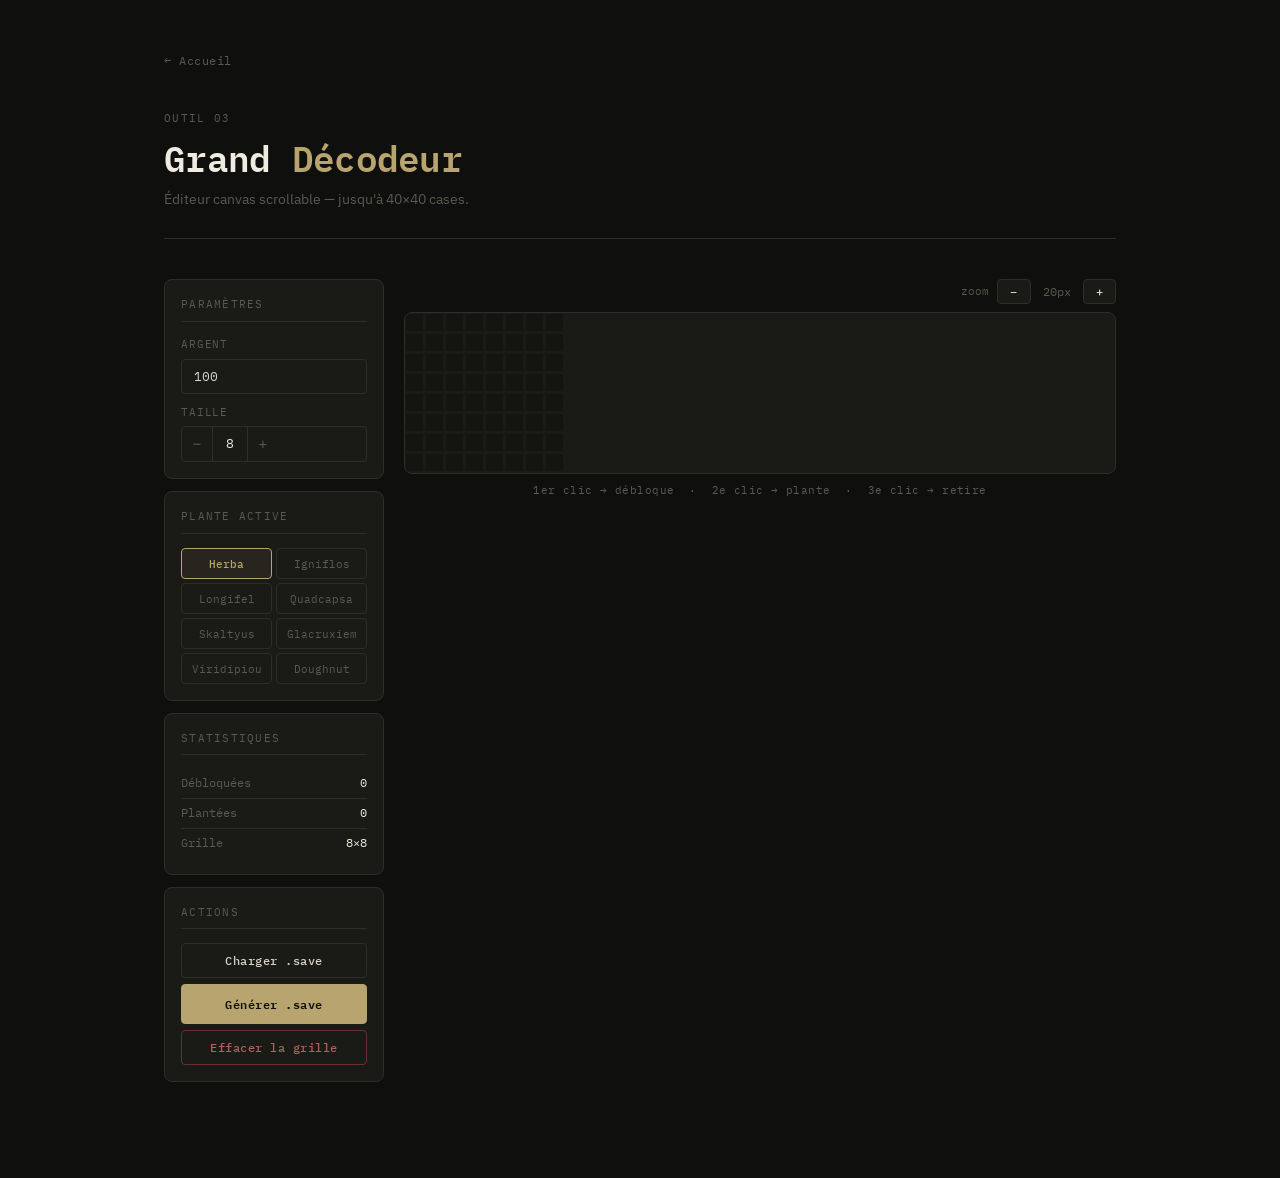
==== big.html @ 01d66859 "Update stylesheet link to use css/style.css" ====
<!DOCTYPE html>
<html lang="fr">
<head>
  <meta charset="UTF-8">
  <meta name="viewport" content="width=device-width, initial-scale=1.0">
  <title>Grand Décodeur — Harvest Grid</title>
  <link rel="stylesheet" href="css/style.css">
</head>
<body>

<div class="page">

  <a class="nav-back" href="index.html">Accueil</a>

  <div class="header">
    <div class="header__label">outil 03</div>
    <h1 class="header__title">Grand <span>Décodeur</span></h1>
    <p class="header__desc">Éditeur canvas scrollable — jusqu'à 40×40 cases.</p>
  </div>

  <div class="layout">

    <!-- Sidebar -->
    <aside class="sidebar">

      <div class="panel">
        <div class="panel__title">Paramètres</div>
        <div class="field">
          <label class="field__label">Argent</label>
          <input type="number" id="money" value="100" min="0">
        </div>
        <div class="field" style="margin-top:10px">
          <label class="field__label">Taille</label>
          <div class="stepper">
            <button class="stepper__btn" onclick="changeSize(-1)">−</button>
            <span class="stepper__val" id="sizeVal">8</span>
            <button class="stepper__btn" onclick="changeSize(1)">+</button>
          </div>
        </div>
      </div>

      <div class="panel">
        <div class="panel__title">Plante active</div>
        <div class="plant-grid" id="plantGrid"></div>
      </div>

      <div class="panel">
        <div class="panel__title">Statistiques</div>
        <table class="stats-table">
          <tr><td>Débloquées</td><td id="statUnlocked">0</td></tr>
          <tr><td>Plantées</td><td id="statPlants">0</td></tr>
          <tr><td>Grille</td><td id="statSize">8×8</td></tr>
        </table>
      </div>

      <div class="panel">
        <div class="panel__title">Actions</div>
        <button class="btn btn--full" onclick="loadSave()" style="margin-bottom:6px">Charger .save</button>
        <button class="btn btn--primary btn--full" onclick="generateSave()" style="margin-bottom:6px">Générer .save</button>
        <button class="btn btn--red btn--full" onclick="clearGrid()">Effacer la grille</button>
      </div>

    </aside>

    <!-- Canvas area -->
    <div class="main-area">
      <div class="zoom-bar">
        <span style="font-family:var(--font-mono);font-size:0.72rem;color:var(--muted)">zoom</span>
        <button class="btn" style="padding:4px 12px" onclick="zoom(-1)">−</button>
        <span class="zoom-label" id="zoomLabel">20px</span>
        <button class="btn" style="padding:4px 12px" onclick="zoom(1)">+</button>
      </div>
      <div class="canvas-wrap" id="canvasWrap">
        <canvas id="gardenCanvas"></canvas>
      </div>
      <p class="hint">1er clic → débloque &nbsp;·&nbsp; 2e clic → plante &nbsp;·&nbsp; 3e clic → retire</p>
    </div>

  </div>
</div>

<div class="toast" id="toast"></div>

<script>
const PLANTS = ["Herba","Igniflos","Longifel","Quadcapsa","Skaltyus","Glacruxiem","Viridipiou","Doughnut"];
const COLORS = {
  Herba:'#4a7a38',Igniflos:'#9a3018',Longifel:'#7040a0',
  Quadcapsa:'#1860a0',Skaltyus:'#a07818',Glacruxiem:'#308098',
  Viridipiou:'#388050',Doughnut:'#a06020'
};
const MAX_SIZE = 40;
let gridSize = 8;
let cells = [];
let selectedPlant = PLANTS[0];
let cellSize = 20;

// Build plant buttons
const pg = document.getElementById('plantGrid');
PLANTS.forEach(p => {
  const btn = document.createElement('button');
  btn.className = 'plant-btn' + (p === selectedPlant ? ' plant-btn--active' : '');
  btn.textContent = p;
  btn.onclick = () => {
    selectedPlant = p;
    pg.querySelectorAll('.plant-btn').forEach(b => b.classList.remove('plant-btn--active'));
    btn.classList.add('plant-btn--active');
  };
  pg.appendChild(btn);
});

function changeSize(delta) {
  const next = Math.max(1, Math.min(MAX_SIZE, gridSize + delta));
  if (next === gridSize) return;
  const old = cells;
  gridSize = next;
  document.getElementById('sizeVal').textContent = next;
  cells = Array.from({ length: next }, (_, y) =>
    Array.from({ length: next }, (_, x) => old[y]?.[x] || { unlocked: false, plant: null })
  );
  resizeCanvas(); draw(); updateStats();
}

function initGrid(existing) {
  cells = Array.from({ length: gridSize }, (_, y) =>
    Array.from({ length: gridSize }, (_, x) => existing?.[y]?.[x] || { unlocked: false, plant: null })
  );
  resizeCanvas(); draw(); updateStats();
}

function resizeCanvas() {
  const c = document.getElementById('gardenCanvas');
  c.width  = gridSize * cellSize;
  c.height = gridSize * cellSize;
}

function zoom(delta) {
  const steps = [8, 12, 16, 20, 24, 28, 34, 40];
  let i = steps.indexOf(cellSize);
  if (i < 0) i = 3;
  cellSize = steps[Math.max(0, Math.min(steps.length - 1, i + delta))];
  document.getElementById('zoomLabel').textContent = cellSize + 'px';
  resizeCanvas(); draw();
}

function draw() {
  const canvas = document.getElementById('gardenCanvas');
  const ctx = canvas.getContext('2d');
  ctx.clearRect(0, 0, canvas.width, canvas.height);

  for (let y = 0; y < gridSize; y++) {
    for (let x = 0; x < gridSize; x++) {
      const c  = cells[y][x];
      const px = x * cellSize;
      const py = y * cellSize;
      const sz = cellSize - 1;

      // Fill
      if (c.plant)        ctx.fillStyle = COLORS[c.plant] || '#3a6030';
      else if (c.unlocked) ctx.fillStyle = '#1e1e14';
      else                 ctx.fillStyle = '#141410';
      ctx.fillRect(px, py, sz, sz);

      // Border
      ctx.strokeStyle = c.plant ? 'rgba(255,255,255,0.15)'
                      : c.unlocked ? 'rgba(184,164,110,0.2)'
                      : 'rgba(255,255,255,0.05)';
      ctx.lineWidth = 0.5;
      ctx.strokeRect(px + 0.5, py + 0.5, sz - 1, sz - 1);

      // Label
      if (cellSize >= 16) {
        if (c.plant) {
          ctx.fillStyle = 'rgba(255,255,255,0.75)';
          ctx.font = `500 ${Math.round(cellSize * 0.36)}px 'IBM Plex Mono', monospace`;
          ctx.textAlign = 'center';
          ctx.textBaseline = 'middle';
          ctx.fillText(c.plant.slice(0, 3), px + sz / 2, py + sz / 2);
        } else if (c.unlocked) {
          ctx.fillStyle = 'rgba(184,164,110,0.3)';
          ctx.font = `${Math.round(cellSize * 0.4)}px serif`;
          ctx.textAlign = 'center';
          ctx.textBaseline = 'middle';
          ctx.fillText('·', px + sz / 2, py + sz / 2);
        }
      }
    }
  }
}

document.getElementById('gardenCanvas').addEventListener('click', function(e) {
  const wrap = document.getElementById('canvasWrap');
  const rect  = this.getBoundingClientRect();
  const cx = Math.floor((e.clientX - rect.left  + wrap.scrollLeft) / cellSize);
  const cy = Math.floor((e.clientY - rect.top   + wrap.scrollTop)  / cellSize);
  if (cx < 0 || cy < 0 || cx >= gridSize || cy >= gridSize) return;
  const c = cells[cy][cx];
  if (!c.unlocked)   c.unlocked = true;
  else if (!c.plant) c.plant = selectedPlant;
  else               c.plant = null;
  draw(); updateStats();
});

function updateStats() {
  let unlocked = 0, planted = 0;
  cells.flat().forEach(c => { if (c.unlocked) unlocked++; if (c.plant) planted++; });
  document.getElementById('statUnlocked').textContent = unlocked;
  document.getElementById('statPlants').textContent   = planted;
  document.getElementById('statSize').textContent     = gridSize + '×' + gridSize;
}

function clearGrid() { initGrid(); toast('Grille effacée', 'ok'); }

async function loadPako() {
  if (window.pako) return;
  await new Promise((res, rej) => {
    const s = document.createElement('script');
    s.src = 'https://cdnjs.cloudflare.com/ajax/libs/pako/2.1.0/pako.min.js';
    s.onload = res; s.onerror = rej;
    document.head.appendChild(s);
  });
}

async function loadSave() {
  await loadPako();
  const input = Object.assign(document.createElement('input'), { type: 'file' });
  input.onchange = e => {
    const file = e.target.files[0];
    if (!file) return;
    const reader = new FileReader();
    reader.onload = ev => {
      try {
        const bytes = Uint8Array.from(atob(ev.target.result.trim()), c => c.charCodeAt(0));
        applySave(JSON.parse(pako.inflate(bytes, { to: 'string' })));
        toast('Sauvegarde chargée', 'ok');
      } catch(e) { toast('Erreur : ' + e.message, 'err'); }
    };
    reader.readAsText(file);
  };
  input.click();
}

function applySave(data) {
  let mx = 0, my = 0;
  (data.unlocked || []).forEach(u => { mx = Math.max(mx, u.x); my = Math.max(my, u.y); });
  (data.plants   || []).forEach(p => { mx = Math.max(mx, p.x); my = Math.max(my, p.y); });
  gridSize = Math.min(MAX_SIZE, Math.max(8, mx + 1, my + 1));
  document.getElementById('sizeVal').textContent = gridSize;
  if (data.money != null) document.getElementById('money').value = data.money;

  cells = Array.from({ length: gridSize }, () =>
    Array.from({ length: gridSize }, () => ({ unlocked: false, plant: null }))
  );
  (data.unlocked || []).forEach(u => { if (u.y < gridSize && u.x < gridSize) cells[u.y][u.x].unlocked = true; });
  (data.plants   || []).forEach(p => { if (p.y < gridSize && p.x < gridSize) { cells[p.y][p.x].unlocked = true; cells[p.y][p.x].plant = p.type; } });
  resizeCanvas(); draw(); updateStats();
}

async function generateSave() {
  await loadPako();
  const garden = {
    money: parseInt(document.getElementById('money').value) || 0,
    unlocked: [], plants: [],
    unlockedPlants: PLANTS.length
  };
  cells.forEach((row, y) => row.forEach((c, x) => {
    if (c.unlocked) garden.unlocked.push({ x, y });
    if (c.plant)    garden.plants.push({ x, y, type: c.plant, currentStep: 0, ticks: 0, harvestable: false });
  }));
  const encoded = btoa(String.fromCharCode(...pako.deflate(JSON.stringify(garden))));
  const a = Object.assign(document.createElement('a'), {
    href: URL.createObjectURL(new Blob([encoded], { type: 'text/plain' })),
    download: 'garden.save'
  });
  a.click();
  toast('Sauvegarde téléchargée', 'ok');
}

function toast(msg, type) {
  const t = document.getElementById('toast');
  t.textContent = msg;
  t.className = 'toast toast--show' + (type ? ' toast--' + type : '');
  clearTimeout(t._timer);
  t._timer = setTimeout(() => t.classList.remove('toast--show'), 3000);
}

initGrid();
</script>
</body>
</html>
---- css/style.css ----
@import url('https://fonts.googleapis.com/css2?family=IBM+Plex+Mono:ital,wght@0,400;0,500;0,600;1,400&family=IBM+Plex+Sans:wght@300;400;500&display=swap');

*, *::before, *::after {
  box-sizing: border-box;
  margin: 0;
  padding: 0;
}

:root {
  --bg:       #0f0f0d;
  --surface:  #1a1a16;
  --border:   #2e2e28;
  --muted:    #5a5a50;
  --text:     #d8d4c8;
  --heading:  #f0ebe0;
  --accent:   #b8a46e;
  --green:    #7aab6a;
  --red:      #b06060;

  --font-mono: 'IBM Plex Mono', 'Courier New', monospace;
  --font-body: 'IBM Plex Sans', system-ui, sans-serif;

  --radius: 4px;
  --radius-lg: 8px;
  --gap: 16px;
}

html {
  font-size: 15px;
}

body {
  background: var(--bg);
  color: var(--text);
  font-family: var(--font-body);
  font-weight: 400;
  line-height: 1.6;
  min-height: 100vh;
  -webkit-font-smoothing: antialiased;
}

a {
  color: var(--accent);
  text-decoration: none;
}

a:hover {
  text-decoration: underline;
}

.page {
  max-width: 1000px;
  margin: 0 auto;
  padding: 48px 24px 96px;
}

.page--narrow {
  max-width: 720px;
}

.nav-back {
  display: inline-flex;
  align-items: center;
  gap: 8px;
  font-family: var(--font-mono);
  font-size: 0.8rem;
  color: var(--muted);
  margin-bottom: 40px;
  transition: color 0.15s;
  letter-spacing: 0.04em;
}

.nav-back:hover {
  color: var(--text);
  text-decoration: none;
}

.nav-back::before {
  content: '←';
}

.header {
  margin-bottom: 40px;
  border-bottom: 1px solid var(--border);
  padding-bottom: 28px;
}

.header__label {
  font-family: var(--font-mono);
  font-size: 0.72rem;
  color: var(--muted);
  letter-spacing: 0.12em;
  text-transform: uppercase;
  margin-bottom: 10px;
}

.header__title {
  font-family: var(--font-mono);
  font-size: clamp(1.6rem, 4vw, 2.4rem);
  font-weight: 600;
  color: var(--heading);
  line-height: 1.15;
  letter-spacing: -0.02em;
}

.header__title span {
  color: var(--accent);
}

.header__desc {
  margin-top: 10px;
  font-size: 0.9rem;
  color: var(--muted);
  max-width: 520px;
}

.btn {
  display: inline-flex;
  align-items: center;
  gap: 7px;
  font-family: var(--font-mono);
  font-size: 0.8rem;
  font-weight: 500;
  letter-spacing: 0.04em;
  padding: 9px 18px;
  border-radius: var(--radius);
  border: 1px solid var(--border);
  background: var(--surface);
  color: var(--text);
  cursor: pointer;
  transition: border-color 0.15s, background 0.15s, color 0.15s;
  white-space: nowrap;
  text-decoration: none;
}

.btn:hover {
  border-color: var(--muted);
  background: #222220;
  color: var(--heading);
  text-decoration: none;
}

.btn:disabled {
  opacity: 0.35;
  cursor: not-allowed;
}

.btn--primary {
  background: var(--accent);
  border-color: var(--accent);
  color: var(--bg);
  font-weight: 600;
}

.btn--primary:hover:not(:disabled) {
  background: #c8b47e;
  border-color: #c8b47e;
  color: var(--bg);
}

.btn--green {
  border-color: #4a7a3a;
  color: var(--green);
}

.btn--green:hover {
  background: rgba(122,171,106,0.1);
  border-color: var(--green);
  color: var(--green);
}

.btn--red {
  border-color: #6a3030;
  color: var(--red);
}

.btn--red:hover {
  background: rgba(176,96,96,0.1);
  border-color: var(--red);
  color: var(--red);
}

.btn--full {
  width: 100%;
  justify-content: center;
}

.field {
  display: flex;
  flex-direction: column;
  gap: 5px;
}

.field__label {
  font-family: var(--font-mono);
  font-size: 0.72rem;
  color: var(--muted);
  letter-spacing: 0.08em;
  text-transform: uppercase;
}

input[type="number"],
input[type="text"],
select,
textarea {
  font-family: var(--font-mono);
  font-size: 0.85rem;
  background: var(--surface);
  border: 1px solid var(--border);
  border-radius: var(--radius);
  color: var(--text);
  padding: 8px 12px;
  outline: none;
  transition: border-color 0.15s;
  width: 100%;
}

input[type="number"]:focus,
input[type="text"]:focus,
select:focus,
textarea:focus {
  border-color: var(--accent);
}

select option {
  background: var(--surface);
}

textarea {
  resize: vertical;
  min-height: 220px;
  line-height: 1.5;
}


input[type="number"].input--narrow {
  width: 80px;
}

.controls {
  display: flex;
  flex-wrap: wrap;
  align-items: flex-end;
  gap: 12px;
  padding: 14px 16px;
  background: var(--surface);
  border: 1px solid var(--border);
  border-radius: var(--radius-lg);
  margin-bottom: 20px;
}

.stepper {
  display: flex;
  align-items: center;
  gap: 0;
  border: 1px solid var(--border);
  border-radius: var(--radius);
  overflow: hidden;
}

.stepper__btn {
  width: 30px;
  height: 34px;
  border: none;
  background: var(--surface);
  color: var(--muted);
  font-size: 1rem;
  cursor: pointer;
  transition: background 0.15s, color 0.15s;
  display: flex;
  align-items: center;
  justify-content: center;
}

.stepper__btn:hover {
  background: #242420;
  color: var(--text);
}

.stepper__val {
  min-width: 36px;
  text-align: center;
  font-family: var(--font-mono);
  font-size: 0.85rem;
  color: var(--heading);
  padding: 0 4px;
  background: var(--surface);
  height: 34px;
  display: flex;
  align-items: center;
  justify-content: center;
  border-left: 1px solid var(--border);
  border-right: 1px solid var(--border);
}

.panel {
  background: var(--surface);
  border: 1px solid var(--border);
  border-radius: var(--radius-lg);
  padding: 16px;
}

.panel__title {
  font-family: var(--font-mono);
  font-size: 0.7rem;
  color: var(--muted);
  letter-spacing: 0.12em;
  text-transform: uppercase;
  margin-bottom: 14px;
  padding-bottom: 8px;
  border-bottom: 1px solid var(--border);
}

.drop-zone {
  position: relative;
  border: 1px dashed var(--border);
  border-radius: var(--radius-lg);
  padding: 48px 24px;
  text-align: center;
  cursor: pointer;
  transition: border-color 0.2s, background 0.2s;
  background: var(--surface);
}

.drop-zone:hover,
.drop-zone--active {
  border-color: var(--accent);
  background: rgba(184,164,110,0.04);
}

.drop-zone input[type="file"] {
  position: absolute;
  inset: 0;
  opacity: 0;
  cursor: pointer;
  width: 100%;
  height: 100%;
}

.drop-zone__icon {
  font-size: 1.8rem;
  margin-bottom: 10px;
  opacity: 0.5;
}

.drop-zone__title {
  font-family: var(--font-mono);
  font-size: 0.9rem;
  color: var(--heading);
  margin-bottom: 4px;
}

.drop-zone__sub {
  font-size: 0.82rem;
  color: var(--muted);
}

.drop-zone__file {
  display: inline-block;
  margin-top: 12px;
  font-family: var(--font-mono);
  font-size: 0.78rem;
  color: var(--accent);
  background: rgba(184,164,110,0.08);
  border: 1px solid rgba(184,164,110,0.2);
  border-radius: var(--radius);
  padding: 3px 10px;
}


.output {
  margin-top: 24px;
}

.output__header {
  display: flex;
  align-items: center;
  justify-content: space-between;
  margin-bottom: 8px;
}

.output__label {
  font-family: var(--font-mono);
  font-size: 0.7rem;
  color: var(--muted);
  letter-spacing: 0.12em;
  text-transform: uppercase;
}

.output__actions {
  display: flex;
  gap: 6px;
}

.mode-toggle {
  display: inline-flex;
  border: 1px solid var(--border);
  border-radius: var(--radius);
  overflow: hidden;
  margin-bottom: 24px;
}

.mode-btn {
  padding: 9px 20px;
  font-family: var(--font-mono);
  font-size: 0.8rem;
  letter-spacing: 0.04em;
  background: transparent;
  border: none;
  color: var(--muted);
  cursor: pointer;
  transition: background 0.15s, color 0.15s;
  border-right: 1px solid var(--border);
}

.mode-btn:last-child {
  border-right: none;
}

.mode-btn:hover {
  color: var(--text);
  background: rgba(255,255,255,0.03);
}

.mode-btn--active {
  background: var(--accent);
  color: var(--bg);
  font-weight: 600;
}

.mode-btn--active:hover {
  background: #c8b47e;
  color: var(--bg);
}


.card-grid {
  display: grid;
  grid-template-columns: repeat(auto-fit, minmax(240px, 1fr));
  gap: 1px;
  border: 1px solid var(--border);
  border-radius: var(--radius-lg);
  overflow: hidden;
  margin-top: 40px;
}

.card {
  background: var(--surface);
  padding: 28px 24px;
  display: flex;
  flex-direction: column;
  gap: 8px;
  text-decoration: none;
  border-right: 1px solid var(--border);
  transition: background 0.15s;
  position: relative;
}

.card:last-child {
  border-right: none;
}

.card:hover {
  background: #1f1f1a;
  text-decoration: none;
}

.card:hover .card__arrow {
  transform: translateX(3px);
}

.card__num {
  font-family: var(--font-mono);
  font-size: 0.7rem;
  color: var(--muted);
  letter-spacing: 0.1em;
  margin-bottom: 4px;
}

.card__title {
  font-family: var(--font-mono);
  font-size: 1.05rem;
  font-weight: 600;
  color: var(--heading);
  line-height: 1.2;
}

.card__subtitle {
  font-size: 0.78rem;
  color: var(--accent);
  font-family: var(--font-mono);
  letter-spacing: 0.06em;
}

.card__desc {
  margin-top: 6px;
  font-size: 0.85rem;
  color: var(--muted);
  line-height: 1.55;
  flex: 1;
}

.card__footer {
  display: flex;
  align-items: center;
  justify-content: space-between;
  margin-top: 16px;
  padding-top: 12px;
  border-top: 1px solid var(--border);
}

.card__tag {
  font-family: var(--font-mono);
  font-size: 0.7rem;
  color: var(--muted);
  letter-spacing: 0.08em;
}

.card__arrow {
  font-family: var(--font-mono);
  font-size: 0.85rem;
  color: var(--muted);
  transition: transform 0.2s;
}


.layout {
  display: flex;
  gap: 20px;
  align-items: flex-start;
}

.sidebar {
  flex: 0 0 220px;
  display: flex;
  flex-direction: column;
  gap: 12px;
}

.main-area {
  flex: 1;
  min-width: 0;
}

.stats-table {
  width: 100%;
  border-collapse: collapse;
  font-family: var(--font-mono);
  font-size: 0.78rem;
}

.stats-table td {
  padding: 5px 0;
  border-bottom: 1px solid var(--border);
}

.stats-table tr:last-child td {
  border-bottom: none;
}

.stats-table td:first-child {
  color: var(--muted);
}

.stats-table td:last-child {
  text-align: right;
  color: var(--heading);
}


.plant-grid {
  display: grid;
  grid-template-columns: 1fr 1fr;
  gap: 4px;
}

.plant-btn {
  padding: 7px 8px;
  border: 1px solid var(--border);
  border-radius: var(--radius);
  background: transparent;
  color: var(--muted);
  font-family: var(--font-mono);
  font-size: 0.75rem;
  cursor: pointer;
  text-align: center;
  transition: background 0.12s, border-color 0.12s, color 0.12s;
  white-space: nowrap;
  overflow: hidden;
  text-overflow: ellipsis;
}

.plant-btn:hover {
  border-color: var(--muted);
  color: var(--text);
  background: rgba(255,255,255,0.03);
}

.plant-btn--active {
  border-color: var(--accent);
  color: var(--accent);
  background: rgba(184,164,110,0.08);
  font-weight: 500;
}


.canvas-wrap {
  border: 1px solid var(--border);
  border-radius: var(--radius-lg);
  overflow: auto;
  max-height: 580px;
  background: var(--surface);
}

canvas {
  display: block;
  cursor: crosshair;
  image-rendering: pixelated;
}

.zoom-bar {
  display: flex;
  align-items: center;
  gap: 8px;
  margin-bottom: 8px;
  justify-content: flex-end;
}

.zoom-label {
  font-family: var(--font-mono);
  font-size: 0.78rem;
  color: var(--muted);
  min-width: 36px;
  text-align: center;
}


.grid-wrap {
  border: 1px solid var(--border);
  border-radius: var(--radius-lg);
  overflow: auto;
  max-height: 560px;
  background: var(--surface);
  padding: 10px;
}

.grid {
  display: inline-grid;
  gap: 2px;
}

.cell {
  width: 44px;
  height: 44px;
  border-radius: var(--radius);
  border: 1px solid var(--border);
  cursor: pointer;
  display: flex;
  align-items: center;
  justify-content: center;
  font-family: var(--font-mono);
  font-size: 0.62rem;
  font-weight: 500;
  background: #141410;
  color: var(--muted);
  transition: background 0.12s, border-color 0.12s;
  user-select: none;
}

.cell:hover {
  border-color: var(--muted);
}

.cell--unlocked {
  background: #1e1e14;
  border-color: rgba(184,164,110,0.25);
  color: rgba(184,164,110,0.4);
}

.cell--planted {
  background: #141e10;
  border-color: rgba(122,171,106,0.35);
  color: var(--green);
}


.legend {
  display: flex;
  gap: 18px;
  flex-wrap: wrap;
  margin-bottom: 12px;
}

.legend__item {
  display: flex;
  align-items: center;
  gap: 7px;
  font-family: var(--font-mono);
  font-size: 0.72rem;
  color: var(--muted);
}

.legend__dot {
  width: 12px;
  height: 12px;
  border-radius: 2px;
  border: 1px solid var(--border);
  flex-shrink: 0;
}


.toast {
  position: fixed;
  bottom: 28px;
  left: 50%;
  transform: translateX(-50%) translateY(60px);
  background: var(--surface);
  border: 1px solid var(--border);
  color: var(--text);
  padding: 10px 24px;
  border-radius: var(--radius);
  font-family: var(--font-mono);
  font-size: 0.8rem;
  letter-spacing: 0.04em;
  opacity: 0;
  pointer-events: none;
  transition: transform 0.25s ease, opacity 0.25s ease;
  z-index: 200;
  white-space: nowrap;
}

.toast--show {
  transform: translateX(-50%) translateY(0);
  opacity: 1;
}

.toast--ok {
  border-color: #4a7a3a;
  color: var(--green);
}

.toast--err {
  border-color: #6a3030;
  color: var(--red);
}

.hint {
  font-family: var(--font-mono);
  font-size: 0.72rem;
  color: var(--muted);
  text-align: center;
  margin-top: 8px;
  letter-spacing: 0.04em;
}

.divider {
  border: none;
  border-top: 1px solid var(--border);
  margin: 32px 0;
}

@media (max-width: 680px) {
  .layout {
    flex-direction: column;
  }
  .sidebar {
    flex: none;
    width: 100%;
  }
  .card-grid {
    grid-template-columns: 1fr;
  }
  .card {
    border-right: none;
    border-bottom: 1px solid var(--border);
  }
  .card:last-child {
    border-bottom: none;
  }
  .controls {
    gap: 10px;
  }
}
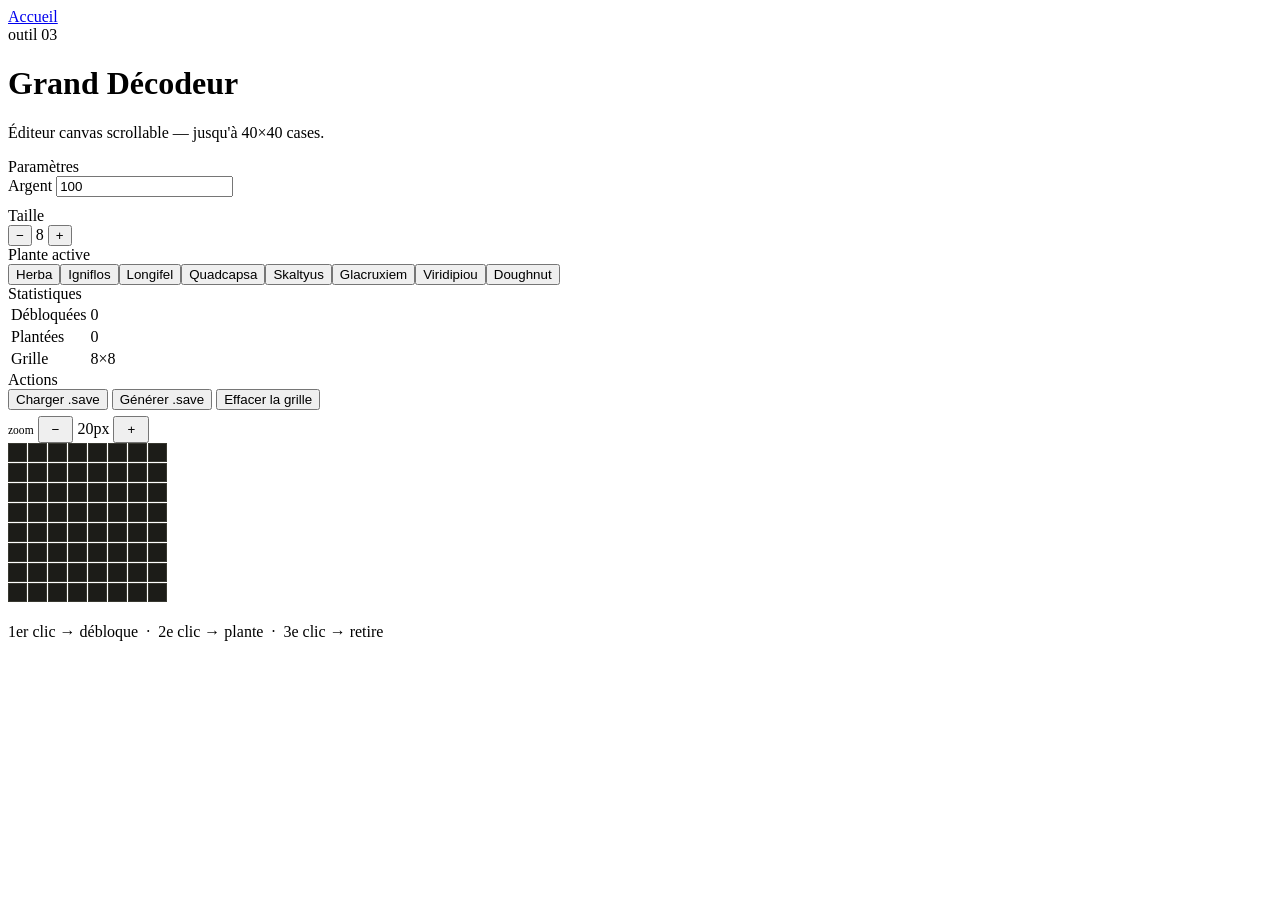
==== commit da0a08eb: "Update stylesheet link and color styles in big.html" ====
--- a/big.html
+++ b/big.html
@@ -4,7 +4,7 @@
   <meta charset="UTF-8">
   <meta name="viewport" content="width=device-width, initial-scale=1.0">
   <title>Grand Décodeur — Harvest Grid</title>
-  <link rel="stylesheet" href="css/style.css">
+  <link rel="stylesheet" href="style.css">
 </head>
 <body>
 
@@ -155,29 +155,29 @@
       const sz = cellSize - 1;
 
       // Fill
-      if (c.plant)        ctx.fillStyle = COLORS[c.plant] || '#3a6030';
-      else if (c.unlocked) ctx.fillStyle = '#1e1e14';
-      else                 ctx.fillStyle = '#141410';
+      if (c.plant)         ctx.fillStyle = COLORS[c.plant] || '#3a6030';
+      else if (c.unlocked) ctx.fillStyle = '#28260e';
+      else                 ctx.fillStyle = '#1c1c18';
       ctx.fillRect(px, py, sz, sz);
 
       // Border
-      ctx.strokeStyle = c.plant ? 'rgba(255,255,255,0.15)'
-                      : c.unlocked ? 'rgba(184,164,110,0.2)'
-                      : 'rgba(255,255,255,0.05)';
-      ctx.lineWidth = 0.5;
+      ctx.strokeStyle = c.plant   ? 'rgba(255,255,255,0.22)'
+                      : c.unlocked ? '#7a6a28'
+                      :              '#383830';
+      ctx.lineWidth = 1;
       ctx.strokeRect(px + 0.5, py + 0.5, sz - 1, sz - 1);
 
       // Label
       if (cellSize >= 16) {
         if (c.plant) {
-          ctx.fillStyle = 'rgba(255,255,255,0.75)';
-          ctx.font = `500 ${Math.round(cellSize * 0.36)}px 'IBM Plex Mono', monospace`;
+          ctx.fillStyle = 'rgba(255,255,255,0.88)';
+          ctx.font = `600 ${Math.round(cellSize * 0.36)}px 'IBM Plex Mono', monospace`;
           ctx.textAlign = 'center';
           ctx.textBaseline = 'middle';
           ctx.fillText(c.plant.slice(0, 3), px + sz / 2, py + sz / 2);
         } else if (c.unlocked) {
-          ctx.fillStyle = 'rgba(184,164,110,0.3)';
-          ctx.font = `${Math.round(cellSize * 0.4)}px serif`;
+          ctx.fillStyle = '#a08840';
+          ctx.font = `${Math.round(cellSize * 0.45)}px monospace`;
           ctx.textAlign = 'center';
           ctx.textBaseline = 'middle';
           ctx.fillText('·', px + sz / 2, py + sz / 2);
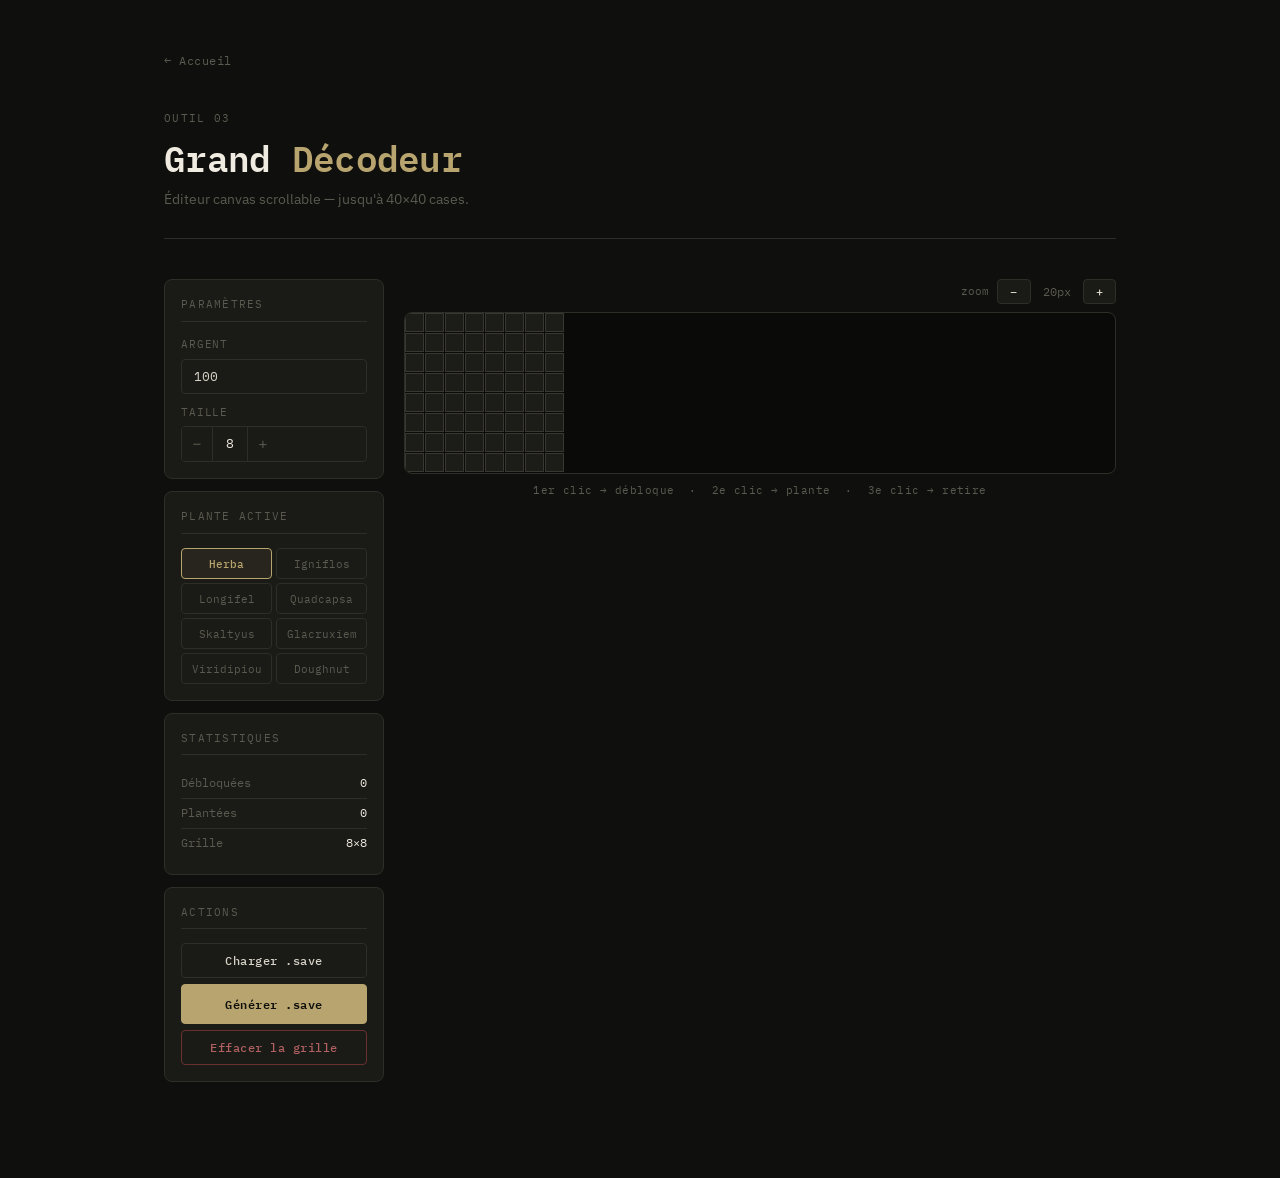
==== commit 78d4833f: "Update stylesheet link path in big.html" ====
--- a/big.html
+++ b/big.html
@@ -4,7 +4,7 @@
   <meta charset="UTF-8">
   <meta name="viewport" content="width=device-width, initial-scale=1.0">
   <title>Grand Décodeur — Harvest Grid</title>
-  <link rel="stylesheet" href="style.css">
+  <link rel="stylesheet" href="css/style.css">
 </head>
 <body>
 
--- a/css/style.css
+++ b/css/style.css
@@ -0,0 +1,790 @@
+@import url('https://fonts.googleapis.com/css2?family=IBM+Plex+Mono:ital,wght@0,400;0,500;0,600;1,400&family=IBM+Plex+Sans:wght@300;400;500&display=swap');
+
+*, *::before, *::after {
+  box-sizing: border-box;
+  margin: 0;
+  padding: 0;
+}
+
+:root {
+  --bg: #0f0f0d;
+  --surface: #1a1a16;
+  --border: #2e2e28;
+  --muted: #5a5a50;
+  --text: #d8d4c8;
+  --heading: #f0ebe0;
+  --accent: #b8a46e;
+  --green: #7aab6a;
+  --red: #b06060;
+
+  --font-mono: 'IBM Plex Mono', 'Courier New', monospace;
+  --font-body: 'IBM Plex Sans', system-ui, sans-serif;
+
+  --radius: 4px;
+  --radius-lg: 8px;
+  --gap: 16px;
+}
+
+html {
+  font-size: 15px;
+}
+
+body {
+  background: var(--bg);
+  color: var(--text);
+  font-family: var(--font-body);
+  font-weight: 400;
+  line-height: 1.6;
+  min-height: 100vh;
+  -webkit-font-smoothing: antialiased;
+}
+
+a {
+  color: var(--accent);
+  text-decoration: none;
+}
+
+a:hover {
+  text-decoration: underline;
+}
+
+.page {
+  max-width: 1000px;
+  margin: 0 auto;
+  padding: 48px 24px 96px;
+}
+
+.page--narrow {
+  max-width: 720px;
+}
+
+.nav-back {
+  display: inline-flex;
+  align-items: center;
+  gap: 8px;
+  font-family: var(--font-mono);
+  font-size: 0.8rem;
+  color: var(--muted);
+  margin-bottom: 40px;
+  transition: color 0.15s;
+  letter-spacing: 0.04em;
+}
+
+.nav-back:hover {
+  color: var(--text);
+  text-decoration: none;
+}
+
+.nav-back::before {
+  content: '←';
+}
+
+.header {
+  margin-bottom: 40px;
+  border-bottom: 1px solid var(--border);
+  padding-bottom: 28px;
+}
+
+.header__label {
+  font-family: var(--font-mono);
+  font-size: 0.72rem;
+  color: var(--muted);
+  letter-spacing: 0.12em;
+  text-transform: uppercase;
+  margin-bottom: 10px;
+}
+
+.header__title {
+  font-family: var(--font-mono);
+  font-size: clamp(1.6rem, 4vw, 2.4rem);
+  font-weight: 600;
+  color: var(--heading);
+  line-height: 1.15;
+  letter-spacing: -0.02em;
+}
+
+.header__title span {
+  color: var(--accent);
+}
+
+.header__desc {
+  margin-top: 10px;
+  font-size: 0.9rem;
+  color: var(--muted);
+  max-width: 520px;
+}
+
+.btn {
+  display: inline-flex;
+  align-items: center;
+  gap: 7px;
+  font-family: var(--font-mono);
+  font-size: 0.8rem;
+  font-weight: 500;
+  letter-spacing: 0.04em;
+  padding: 9px 18px;
+  border-radius: var(--radius);
+  border: 1px solid var(--border);
+  background: var(--surface);
+  color: var(--text);
+  cursor: pointer;
+  transition: border-color 0.15s, background 0.15s, color 0.15s;
+  white-space: nowrap;
+  text-decoration: none;
+}
+
+.btn:hover {
+  border-color: var(--muted);
+  background: #222220;
+  color: var(--heading);
+  text-decoration: none;
+}
+
+.btn:disabled {
+  opacity: 0.35;
+  cursor: not-allowed;
+}
+
+.btn--primary {
+  background: var(--accent);
+  border-color: var(--accent);
+  color: var(--bg);
+  font-weight: 600;
+}
+
+.btn--primary:hover:not(:disabled) {
+  background: #c8b47e;
+  border-color: #c8b47e;
+  color: var(--bg);
+}
+
+.btn--green {
+  border-color: #4a7a3a;
+  color: var(--green);
+}
+
+.btn--green:hover {
+  background: rgba(122,171,106,0.1);
+  border-color: var(--green);
+  color: var(--green);
+}
+
+.btn--red {
+  border-color: #6a3030;
+  color: var(--red);
+}
+
+.btn--red:hover {
+  background: rgba(176,96,96,0.1);
+  border-color: var(--red);
+  color: var(--red);
+}
+
+.btn--full {
+  width: 100%;
+  justify-content: center;
+}
+
+.field {
+  display: flex;
+  flex-direction: column;
+  gap: 5px;
+}
+
+.field__label {
+  font-family: var(--font-mono);
+  font-size: 0.72rem;
+  color: var(--muted);
+  letter-spacing: 0.08em;
+  text-transform: uppercase;
+}
+
+input[type="number"],
+input[type="text"],
+select,
+textarea {
+  font-family: var(--font-mono);
+  font-size: 0.85rem;
+  background: var(--surface);
+  border: 1px solid var(--border);
+  border-radius: var(--radius);
+  color: var(--text);
+  padding: 8px 12px;
+  outline: none;
+  transition: border-color 0.15s;
+  width: 100%;
+}
+
+input[type="number"]:focus,
+input[type="text"]:focus,
+select:focus,
+textarea:focus {
+  border-color: var(--accent);
+}
+
+select option {
+  background: var(--surface);
+}
+
+textarea {
+  resize: vertical;
+  min-height: 220px;
+  line-height: 1.5;
+}
+
+input[type="number"].input--narrow {
+  width: 80px;
+}
+
+.controls {
+  display: flex;
+  flex-wrap: wrap;
+  align-items: flex-end;
+  gap: 12px;
+  padding: 14px 16px;
+  background: var(--surface);
+  border: 1px solid var(--border);
+  border-radius: var(--radius-lg);
+  margin-bottom: 20px;
+}
+
+.stepper {
+  display: flex;
+  align-items: center;
+  gap: 0;
+  border: 1px solid var(--border);
+  border-radius: var(--radius);
+  overflow: hidden;
+}
+
+.stepper__btn {
+  width: 30px;
+  height: 34px;
+  border: none;
+  background: var(--surface);
+  color: var(--muted);
+  font-size: 1rem;
+  cursor: pointer;
+  transition: background 0.15s, color 0.15s;
+  display: flex;
+  align-items: center;
+  justify-content: center;
+}
+
+.stepper__btn:hover {
+  background: #242420;
+  color: var(--text);
+}
+
+.stepper__val {
+  min-width: 36px;
+  text-align: center;
+  font-family: var(--font-mono);
+  font-size: 0.85rem;
+  color: var(--heading);
+  padding: 0 4px;
+  background: var(--surface);
+  height: 34px;
+  display: flex;
+  align-items: center;
+  justify-content: center;
+  border-left: 1px solid var(--border);
+  border-right: 1px solid var(--border);
+}.panel {
+  background: var(--surface);
+  border: 1px solid var(--border);
+  border-radius: var(--radius-lg);
+  padding: 16px;
+}
+
+.panel__title {
+  font-family: var(--font-mono);
+  font-size: 0.7rem;
+  color: var(--muted);
+  letter-spacing: 0.12em;
+  text-transform: uppercase;
+  margin-bottom: 14px;
+  padding-bottom: 8px;
+  border-bottom: 1px solid var(--border);
+}
+
+.drop-zone {
+  position: relative;
+  border: 1px dashed var(--border);
+  border-radius: var(--radius-lg);
+  padding: 48px 24px;
+  text-align: center;
+  cursor: pointer;
+  transition: border-color 0.2s, background 0.2s;
+  background: var(--surface);
+}
+
+.drop-zone:hover,
+.drop-zone--active {
+  border-color: var(--accent);
+  background: rgba(184,164,110,0.04);
+}
+
+.drop-zone input[type="file"] {
+  position: absolute;
+  inset: 0;
+  opacity: 0;
+  cursor: pointer;
+  width: 100%;
+  height: 100%;
+}
+
+.drop-zone__icon {
+  font-size: 1.8rem;
+  margin-bottom: 10px;
+  opacity: 0.5;
+}
+
+.drop-zone__title {
+  font-family: var(--font-mono);
+  font-size: 0.9rem;
+  color: var(--heading);
+  margin-bottom: 4px;
+}
+
+.drop-zone__sub {
+  font-size: 0.82rem;
+  color: var(--muted);
+}
+
+.drop-zone__file {
+  display: inline-block;
+  margin-top: 12px;
+  font-family: var(--font-mono);
+  font-size: 0.78rem;
+  color: var(--accent);
+  background: rgba(184,164,110,0.08);
+  border: 1px solid rgba(184,164,110,0.2);
+  border-radius: var(--radius);
+  padding: 3px 10px;
+}
+
+.output {
+  margin-top: 24px;
+}
+
+.output__header {
+  display: flex;
+  align-items: center;
+  justify-content: space-between;
+  margin-bottom: 8px;
+}
+
+.output__label {
+  font-family: var(--font-mono);
+  font-size: 0.7rem;
+  color: var(--muted);
+  letter-spacing: 0.12em;
+  text-transform: uppercase;
+}
+
+.output__actions {
+  display: flex;
+  gap: 6px;
+}
+
+.mode-toggle {
+  display: inline-flex;
+  border: 1px solid var(--border);
+  border-radius: var(--radius);
+  overflow: hidden;
+  margin-bottom: 24px;
+}
+
+.mode-btn {
+  padding: 9px 20px;
+  font-family: var(--font-mono);
+  font-size: 0.8rem;
+  letter-spacing: 0.04em;
+  background: transparent;
+  border: none;
+  color: var(--muted);
+  cursor: pointer;
+  transition: background 0.15s, color 0.15s;
+  border-right: 1px solid var(--border);
+}
+
+.mode-btn:last-child {
+  border-right: none;
+}
+
+.mode-btn:hover {
+  color: var(--text);
+  background: rgba(255,255,255,0.03);
+}
+
+.mode-btn--active {
+  background: var(--accent);
+  color: var(--bg);
+  font-weight: 600;
+}
+
+.mode-btn--active:hover {
+  background: #c8b47e;
+  color: var(--bg);
+}
+
+.card-grid {
+  display: grid;
+  grid-template-columns: repeat(auto-fit, minmax(240px, 1fr));
+  gap: 1px;
+  border: 1px solid var(--border);
+  border-radius: var(--radius-lg);
+  overflow: hidden;
+  margin-top: 40px;
+}
+
+.card {
+  background: var(--surface);
+  padding: 28px 24px;
+  display: flex;
+  flex-direction: column;
+  gap: 8px;
+  text-decoration: none;
+  border-right: 1px solid var(--border);
+  transition: background 0.15s;
+  position: relative;
+}
+
+.card:last-child {
+  border-right: none;
+}
+
+.card:hover {
+  background: #1f1f1a;
+  text-decoration: none;
+}
+
+.card:hover .card__arrow {
+  transform: translateX(3px);
+}
+
+.card__num {
+  font-family: var(--font-mono);
+  font-size: 0.7rem;
+  color: var(--muted);
+  letter-spacing: 0.1em;
+  margin-bottom: 4px;
+}
+
+.card__title {
+  font-family: var(--font-mono);
+  font-size: 1.05rem;
+  font-weight: 600;
+  color: var(--heading);
+  line-height: 1.2;
+}
+
+.card__subtitle {
+  font-size: 0.78rem;
+  color: var(--accent);
+  font-family: var(--font-mono);
+  letter-spacing: 0.06em;
+}
+
+.card__desc {
+  margin-top: 6px;
+  font-size: 0.85rem;
+  color: var(--muted);
+  line-height: 1.55;
+  flex: 1;
+}
+
+.card__footer {
+  display: flex;
+  align-items: center;
+  justify-content: space-between;
+  margin-top: 16px;
+  padding-top: 12px;
+  border-top: 1px solid var(--border);
+}
+
+.card__tag {
+  font-family: var(--font-mono);
+  font-size: 0.7rem;
+  color: var(--muted);
+  letter-spacing: 0.08em;
+}
+
+.card__arrow {
+  font-family: var(--font-mono);
+  font-size: 0.85rem;
+  color: var(--muted);
+  transition: transform 0.2s;
+}
+
+.layout {
+  display: flex;
+  gap: 20px;
+  align-items: flex-start;
+}
+
+.sidebar {
+  flex: 0 0 220px;
+  display: flex;
+  flex-direction: column;
+  gap: 12px;
+}
+
+.main-area {
+  flex: 1;
+  min-width: 0;
+}
+
+.stats-table {
+  width: 100%;
+  border-collapse: collapse;
+  font-family: var(--font-mono);
+  font-size: 0.78rem;
+}
+
+.stats-table td {
+  padding: 5px 0;
+  border-bottom: 1px solid var(--border);
+}
+
+.stats-table tr:last-child td {
+  border-bottom: none;
+}
+
+.stats-table td:first-child {
+  color: var(--muted);
+}
+
+.stats-table td:last-child {
+  text-align: right;
+  color: var(--heading);
+}
+
+.plant-grid {
+  display: grid;
+  grid-template-columns: 1fr 1fr;
+  gap: 4px;
+}
+
+.plant-btn {
+  padding: 7px 8px;
+  border: 1px solid var(--border);
+  border-radius: var(--radius);
+  background: transparent;
+  color: var(--muted);
+  font-family: var(--font-mono);
+  font-size: 0.75rem;
+  cursor: pointer;
+  text-align: center;
+  transition: background 0.12s, border-color 0.12s, color 0.12s;
+  white-space: nowrap;
+  overflow: hidden;
+  text-overflow: ellipsis;
+}
+
+.plant-btn:hover {
+  border-color: var(--muted);
+  color: var(--text);
+  background: rgba(255,255,255,0.03);
+}
+
+.plant-btn--active {
+  border-color: var(--accent);
+  color: var(--accent);
+  background: rgba(184,164,110,0.08);
+  font-weight: 500;
+}
+
+.canvas-wrap {
+  border: 1px solid var(--border);
+  border-radius: var(--radius-lg);
+  overflow: auto;
+  max-height: 580px;
+  background: #0a0a08;
+}
+
+canvas {
+  display: block;
+  cursor: crosshair;
+  image-rendering: pixelated;
+}
+
+.zoom-bar {
+  display: flex;
+  align-items: center;
+  gap: 8px;
+  margin-bottom: 8px;
+  justify-content: flex-end;
+}
+
+.zoom-label {
+  font-family: var(--font-mono);
+  font-size: 0.78rem;
+  color: var(--muted);
+  min-width: 36px;
+  text-align: center;
+}
+
+.grid-wrap {
+  border: 1px solid var(--border);
+  border-radius: var(--radius-lg);
+  overflow: auto;
+  max-height: 560px;
+  background: #0a0a08;
+  padding: 12px;
+}
+
+.grid {
+  display: inline-grid;
+  gap: 3px;
+}
+
+.cell {
+  width: 44px;
+  height: 44px;
+  border-radius: var(--radius);
+  border: 1px solid #383830;
+  cursor: pointer;
+  display: flex;
+  align-items: center;
+  justify-content: center;
+  font-family: var(--font-mono);
+  font-size: 0.62rem;
+  font-weight: 500;
+  background: #1c1c18;
+  color: #484840;
+  transition: background 0.1s, border-color 0.1s, color 0.1s;
+  user-select: none;
+}
+
+.cell:hover {
+  border-color: #686858;
+  background: #242420;
+  color: #686858;
+}
+
+.cell--unlocked {
+  background: #28260e;
+  border-color: #7a6a28;
+  color: #a08840;
+}
+
+.cell--unlocked:hover {
+  background: #302e12;
+  border-color: #9a8838;
+}
+
+.cell--planted {
+  background: #162414;
+  border-color: #4a7840;
+  color: #7ab868;
+  font-weight: 600;
+}
+
+.cell--planted:hover {
+  background: #1c2e18;
+  border-color: #5a9050;
+}
+
+.legend {
+  display: flex;
+  gap: 18px;
+  flex-wrap: wrap;
+  margin-bottom: 12px;
+}
+
+.legend__item {
+  display: flex;
+  align-items: center;
+  gap: 7px;
+  font-family: var(--font-mono);
+  font-size: 0.72rem;
+  color: var(--muted);
+}
+
+.legend__dot {
+  width: 12px;
+  height: 12px;
+  border-radius: 2px;
+  border: 1px solid var(--border);
+  flex-shrink: 0;
+}
+
+.toast {
+  position: fixed;
+  bottom: 28px;
+  left: 50%;
+  transform: translateX(-50%) translateY(60px);
+  background: var(--surface);
+  border: 1px solid var(--border);
+  color: var(--text);
+  padding: 10px 24px;
+  border-radius: var(--radius);
+  font-family: var(--font-mono);
+  font-size: 0.8rem;
+  letter-spacing: 0.04em;
+  opacity: 0;
+  pointer-events: none;
+  transition: transform 0.25s ease, opacity 0.25s ease;
+  z-index: 200;
+  white-space: nowrap;
+}
+
+.toast--show {
+  transform: translateX(-50%) translateY(0);
+  opacity: 1;
+}
+
+.toast--ok {
+  border-color: #4a7a3a;
+  color: var(--green);
+}
+
+.toast--err {
+  border-color: #6a3030;
+  color: var(--red);
+}
+
+.hint {
+  font-family: var(--font-mono);
+  font-size: 0.72rem;
+  color: var(--muted);
+  text-align: center;
+  margin-top: 8px;
+  letter-spacing: 0.04em;
+}
+
+.divider {
+  border: none;
+  border-top: 1px solid var(--border);
+  margin: 32px 0;
+}
+
+@media (max-width: 680px) {
+  .layout {
+    flex-direction: column;
+  }
+
+  .sidebar {
+    flex: none;
+    width: 100%;
+  }
+
+  .card-grid {
+    grid-template-columns: 1fr;
+  }
+
+  .card {
+    border-right: none;
+    border-bottom: 1px solid var(--border);
+  }
+
+  .card:last-child {
+    border-bottom: none;
+  }
+
+  .controls {
+    gap: 10px;
+  }
+}
